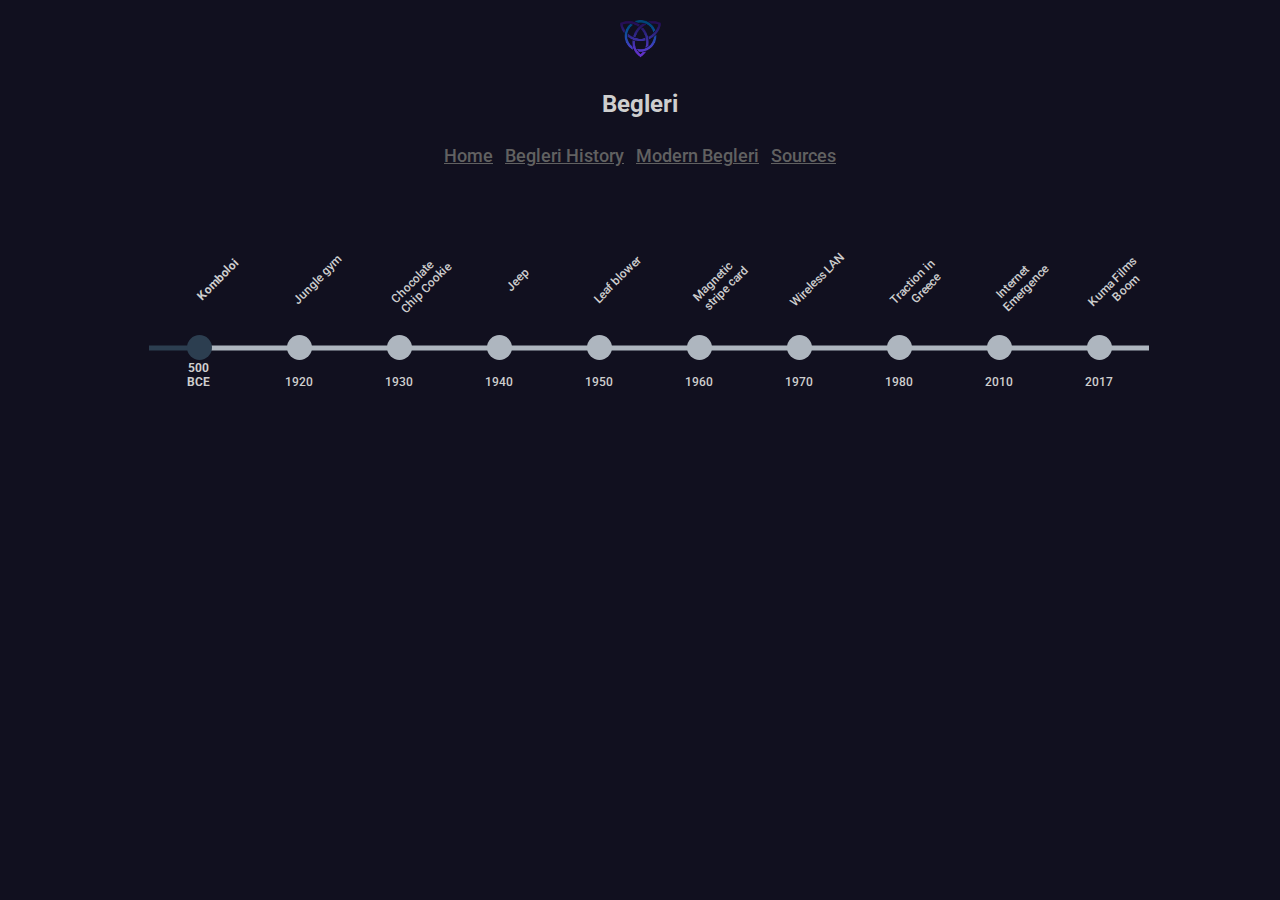
==== history.html @ 4997ec24 "Update history.html" ====
<!DOCTYPE html>
<html lang="en">

<head>
	<title>Begleri</title>
	<link rel="icon" type="png" href="img/bglr.png">
	<link rel="stylesheet" href="css/index.css">
	<link rel="preconnect" href="https://fonts.googleapis.com">
	<link rel="preconnect" href="https://fonts.gstatic.com" crossorigin>
	<link href="https://fonts.googleapis.com/css2?family=Roboto&display=swap" rel="stylesheet">
</head>

<body>
	<div class="main">
		<div class="main-content">
			<div class="main-content-text">
                <div class="header">
					<div id="contain">
						<img alt="Begleri" src="img/bglr.png" width="45px" height="45px"><h2>Begleri</h2>
					</div>
					<div id="links">
						<li> <a href="index.html">Home</a></li> &nbsp;
						<li> <a href="history.html">Begleri History</a></li> &nbsp;
						<li> <a href="modern.html">Modern Begleri</a></li> &nbsp;
						<li> <a href="resources.html">Sources</a></li>
					</div>
					<div class="flex-parent">
						<div class="input-flex-container">
							<input label type="radio" name="timeline-dot" data-description="500 BCE" checked>
							<div class="dot-info" data-description="500 BCE">
								<span class="year">500 BCE</span>
								<span class="label">Komboloi</span>
							</div>
							<input label type="radio" name="timeline-dot" data-description="1920">
							<div class="dot-info" data-description="1920">
								<span class="year">1920</span>
								<span class="label">Jungle gym</span>
							</div>
							<input type="radio" name="timeline-dot" data-description="1930">
							<div class="dot-info" data-description="1930">
								<span class="year">1930</span>
								<span class="label">Chocolate Chip Cookie</span>
							</div>
							<input label type="radio" name="timeline-dot" data-description="1940">
							<div class="dot-info" data-description="1940">
								<span class="year">1940</span>
								<span class="label">Jeep</span>
							</div>
							<input label type="radio" name="timeline-dot" data-description="1950">
							<div class="dot-info" data-description="1950">
								<span class="year">1950</span>
								<span class="label">Leaf blower</span>
							</div>
							<input label type="radio" name="timeline-dot" data-description="1960">
							<div class="dot-info" data-description="1960">
								<span class="year">1960</span>
								<span class="label">Magnetic stripe card</span>
							</div>
							<input label type="radio" name="timeline-dot" data-description="1970">
							<div class="dot-info" data-description="1970">
								<span class="year">1970</span>
								<span class="label">Wireless LAN</span>
							</div>
							<input label type="radio" name="timeline-dot" data-description="1990">
							<div class="dot-info" data-description="1990">
								<span class="year">1980</span>
								<span class="label">Traction in Greece</span>
							</div>
							<input label type="radio" name="timeline-dot" data-description="2010">
							<div class="dot-info" data-description="2010">
								<span class="year">2010</span>
								<span class="label">Internet Emergence</span>
							</div>
							<input label type="radio" name="timeline-dot" data-description="2017">
							<div class="dot-info" data-description="2017">
								<span class="year">2017</span>
								<span class="label">Kuma Films Boom</span>
							</div>
							<div id="timeline-descriptions-wrapper">
								<p data-description="500 BCE">Ancient Komboloi, or worry beads, are used by monks in India and
								Greece in a time immemorial.</p>
								<p data-description="1920">Because every kid should get to be Tarzan for a day.</p>
								<p data-description="1930">And the world rejoiced.</p>
								<p data-description="1940">Because building roads is inconvenient.</p>
								<p data-description="1950">Ain’t nobody got time to rake.</p>
								<p data-description="1960">Because paper currency is for noobs.</p>
								<p data-description="1970">Nobody likes cords. Nobody.</p>
								<p data-description="1990">Greek men at this time use begleri to help quit smoking and to fight off
								boredom.</p>
								<p data-description="2010">Discussion about begleri appears on various internet forums, popularizing
									the toy to their audiences.</p>
								<p data-description="2017">Kuma Films, a YouTube channel showcasing fascinating skill toys from 
								around the world, uploads their now-viral begleri video with nearly 5 million views, bringing
								countless individuals into the hobby.</p>
							</div>
						</div>
					</div>
				</div>
			</div>
</body>

</html>
---- css/index.css ----
div.image {
   margin-top: 3px;
}

p {
   margin: 20px;
   font-size: 18px;
   line-height: 1;
}

.words {
   float: left;
}

div.texts {
 font-weight: bold;
 font-size: 30px;
 
}

a:link {
  color: #616161;
  font-size: 18px;
}

a:visited {
   color:#64558a
}

#hp  {
float: right;    
 margin: 0 0 0 15px;
}

html {
  height: 100%;
}

body {
  font-family: 'Roboto', sans-serif;
  font-weight: 500;
  color: #cecece;
  background-color: #11101f;
  padding: 0.25px;
  display: flex;
  flex-direction: column;
}

.header {
  text-align: center;
  padding: 8px;
}

.links {
   font-size: 20px;
   text-align: center;
   height: 22px;
   width: 100%;
}

h2 {
  text-align: center;
  height: 30px;
  margin: 25px 0;
  color: #cecece;
}

h1 span {
  white-space: nowrap;
  color: #cecece;
}

li {
    display: inline
}

.flex-parent {
  font-family: 'Roboto', sans-serif;
  display: flex;
  flex-direction: column;
  justify-content: center;
  align-items: center;
  width: 100%;
  height: 100%;
  min-height: 500px;
}

.input-flex-container {
  display: flex;
  justify-content: space-around;
  align-items: center;
  flex-wrap: wrap;
  width: 80vw;
  max-width: 1000px;
  position: relative;
  z-index: 0;
  margin-left: calc((80vw - 25px) / 20);
}

input {
  width: 25px;
  height: 25px;
  background-color: #2C3E50;
  position: relative;
  border-radius: 50%;
  display: block;
  -moz-appearance: none;
  -webkit-appearance: none;
  appearance: none;
  cursor: pointer;
  transition: transform .15s;
}
input:focus {
  outline: none;
}
input::before, input::after {
  content: "";
  display: block;
  position: absolute;
  z-index: -1;
  top: 50%;
  transform: translateY(-50%);
  background-color: #2C3E50;
  width: 4vw;
  height: 5px;
  max-width: 50px;
}
input::before {
  left: calc(-4vw + 12.5px);
ul {
  list-style-type: none;
  margin: 0;
  padding: 0;
  overflow: hidden;
  background-color: #333;
}

li {
  float: left;
  border-right:1px solid #bbb;
}

li:last-child {
  border-right: none;
}

li a {
  display: block;
  color: white;
  text-align: center;
  padding: 14px 16px;
  text-decoration: none;
}

li a:hover:not(.active) {
  background-color: #111;
}

.active {
  background-color: #04AA6D;
}
}
input::after {
  right: calc(-4vw + 12.5px);
}
input:checked {
  background-color: #2C3E50;
}
input:checked::before {
  background-color: #2C3E50;
}
input:checked::after {
  background-color: #AEB6BF;
}
input:checked ~ input, input:checked ~ input::before, input:checked ~ input::after {
  background-color: #AEB6BF;
}
input:checked + .dot-info span {
  font-size: 12px;
  font-weight: bold;
}

.dot-info {
  width: 25px;
  height: 25px;
  display: block;
  visibility: hidden;
  position: relative;
  z-index: -1;
  left: calc((((80vw - 25px) / 20) * -1) - 1px);
}
.input:hover {
  transform: scale(1.2);
}
.dot-info span {
  visibility: visible;
  position: absolute;
  font-size: 12px;
  color: #cecece;
}
.dot-info span.year {
  bottom: -30px;
  left: 50%;
  transform: translateX(-50%);
  color: #cecece;
}
.dot-info span.label {
  top: -65px;
  left: 0;
  transform: rotateZ(-45deg);
  width: 70px;
  text-indent: -10px;
  color: #cecece;
}

#timeline-descriptions-wrapper {
  width: 100%;
  margin-top: 140px;
  font-size: 22px;
  font-weight: 400;
  margin-left: calc((-80vw - 25px) / 20);
}
#timeline-descriptions-wrapper p {
  margin-top: 0;
  display: none;
  color: #cecece;
}

input[data-description="1910"]:checked ~ #timeline-descriptions-wrapper p[data-description="1910"] {
  display: block;
}

input[data-description="1920"]:checked ~ #timeline-descriptions-wrapper p[data-description="1920"] {
  display: block;
}

input[data-description="1930"]:checked ~ #timeline-descriptions-wrapper p[data-description="1930"] {
  display: block;
}

input[data-description="1940"]:checked ~ #timeline-descriptions-wrapper p[data-description="1940"] {
  display: block;
}

input[data-description="1950"]:checked ~ #timeline-descriptions-wrapper p[data-description="1950"] {
  display: block;
}

input[data-description="1960"]:checked ~ #timeline-descriptions-wrapper p[data-description="1960"] {
  display: block;
}

input[data-description="1970"]:checked ~ #timeline-descriptions-wrapper p[data-description="1970"] {
  display: block;
}

input[data-description="1980"]:checked ~ #timeline-descriptions-wrapper p[data-description="1980"] {
  display: block;
}

input[data-description="1990"]:checked ~ #timeline-descriptions-wrapper p[data-description="1990"] {
  display: block;
}

input[data-description="2000"]:checked ~ #timeline-descriptions-wrapper p[data-description="2000"] {
  display: block;
}

@media (min-width: 1250px) {
  .input-flex-container {
    margin-left: 62.5px;
  }

  input::before {
    left: -37.5px;
  }
  input::after {
    right: -37.5px;
  }

  .dot-info {
    left: calc((((1000px - 25px) / 20) * -1) - 1px);
  }

  #timeline-descriptions-wrapper {
    margin-left: -37.5px;
  }
}
@media (max-width: 630px) {
  .flex-parent {
    justify-content: initial;
  }

  .input-flex-container {
    flex-wrap: wrap;
    justify-content: center;
    width: 400px;
    height: auto;
    margin-top: 15vh;
    margin-left: 0;
    padding-bottom: 30px;
  }

  input, .dot-info {
    width: 60px;
    height: 60px;
    margin: 0 10px 50px;
  }

  input {
    background-color: transparent !important;
    z-index: 1;
  }
  input::before, input::after {
    content: none;
  }
  input:checked + .dot-info {
    background-color: #2C3E50;
  }
  input:checked + .dot-info span.year {
    font-size: 14px;
  }
  input:checked + .dot-info span.label {
    font-size: 12px;
  }

  .dot-info {
    visibility: visible;
    border-radius: 50%;
    z-index: 0;
    left: 0;
    margin-left: -70px;
    background-color: #AEB6BF;
  }
  .dot-info span.year {
    top: 0;
    left: 0;
    transform: none;
    width: 100%;
    height: 100%;
    display: flex;
    justify-content: center;
    align-items: center;
    color: #ECF0F1;
  }
  .dot-info span.label {
    top: calc(100% + 5px);
    left: 50%;
    transform: translateX(-50%);
    text-indent: 0;
    text-align: center;
  }

  #timeline-descriptions-wrapper {
    margin-top: 30px;
    margin-left: 0;
    text-align: center;
  }
}
@media (max-width: 480px) {
  .input-flex-container {
    width: 340px;
  }
}
@media (max-width: 400px) {
  .input-flex-container {
    width: 300px;
  }
}
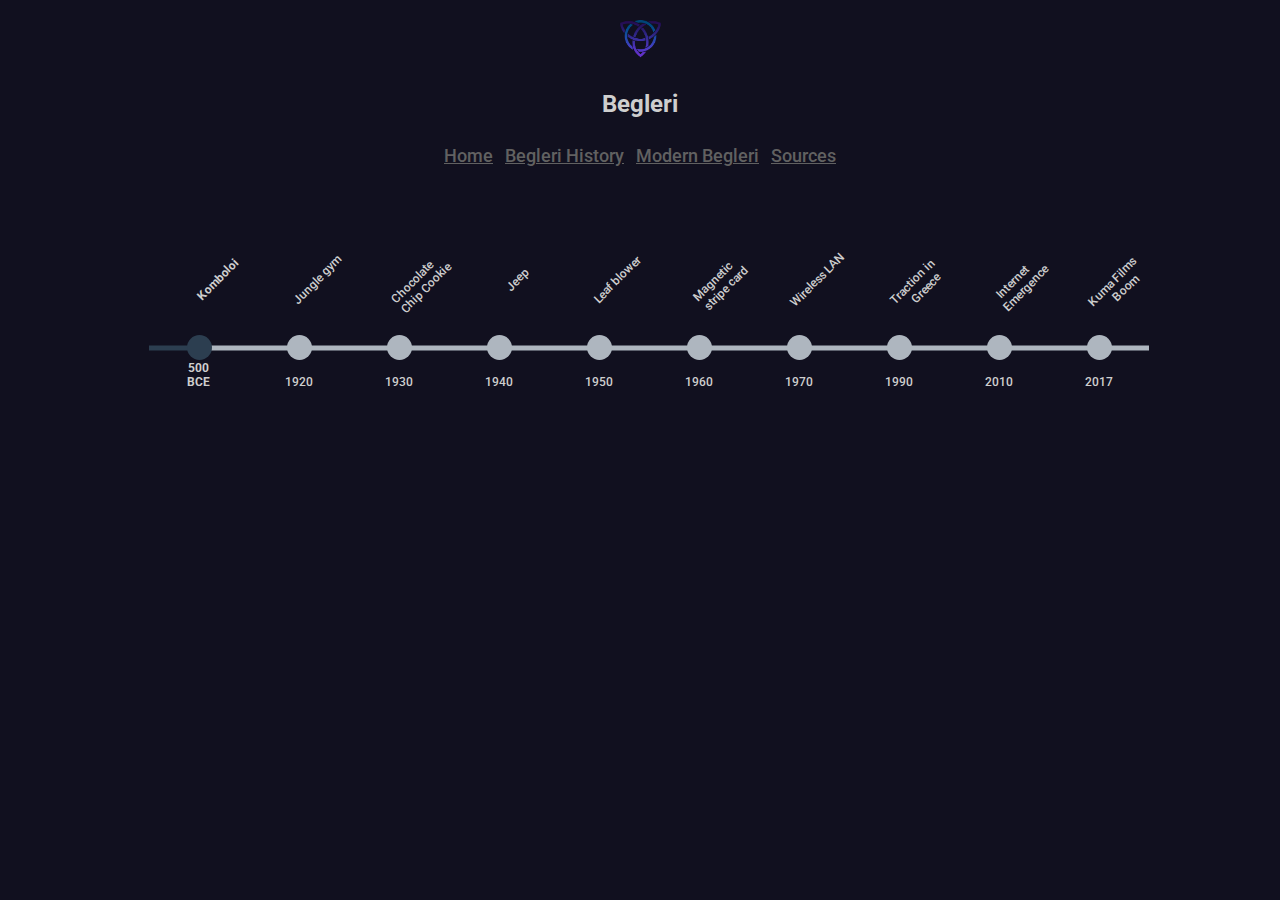
==== commit d1cc584b: "Update history.html" ====
--- a/history.html
+++ b/history.html
@@ -63,7 +63,7 @@
 							</div>
 							<input label type="radio" name="timeline-dot" data-description="1990">
 							<div class="dot-info" data-description="1990">
-								<span class="year">1980</span>
+								<span class="year">1990</span>
 								<span class="label">Traction in Greece</span>
 							</div>
 							<input label type="radio" name="timeline-dot" data-description="2010">
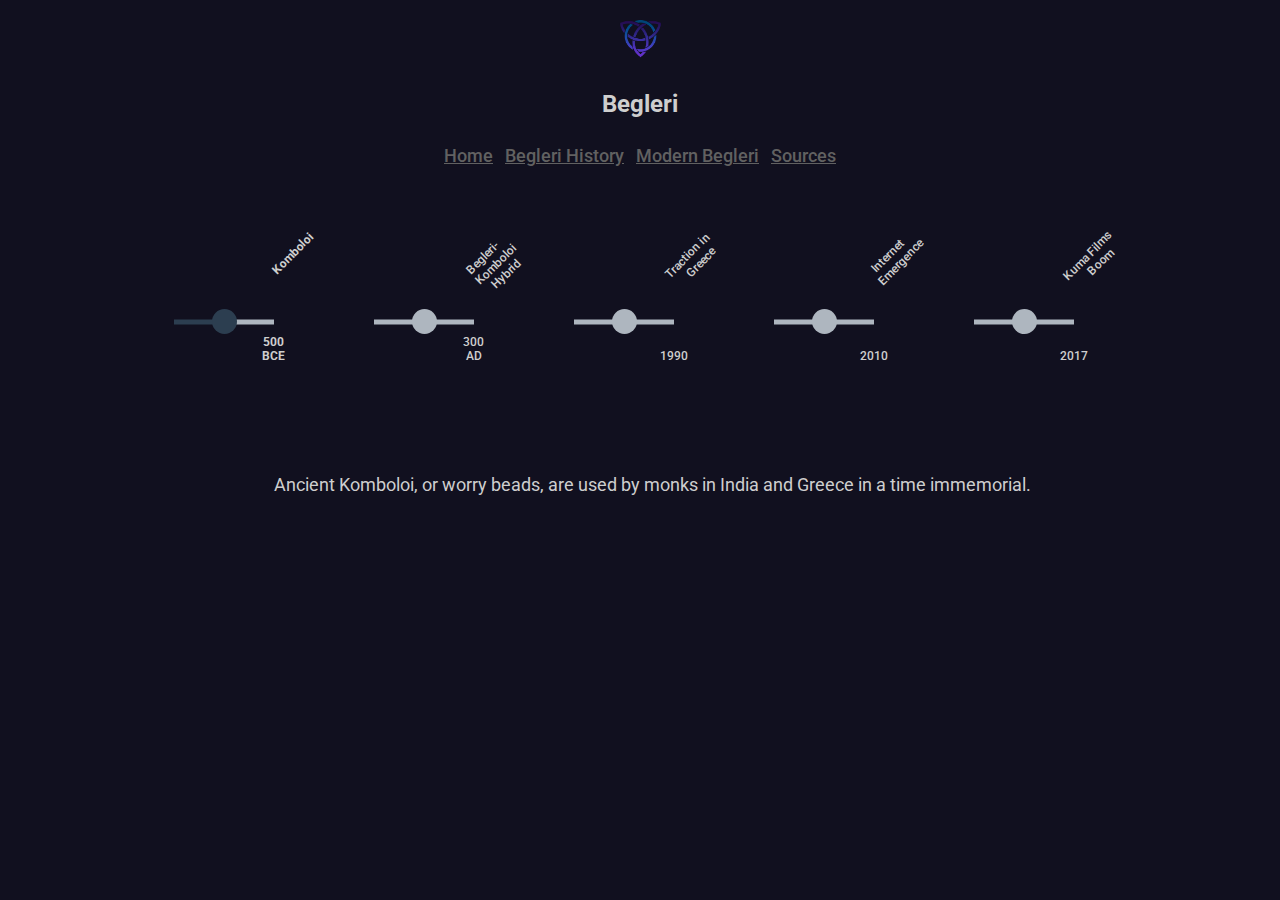
==== commit 4168f2ba: "Update history.html" ====
--- a/history.html
+++ b/history.html
@@ -31,35 +31,10 @@
 								<span class="year">500 BCE</span>
 								<span class="label">Komboloi</span>
 							</div>
-							<input label type="radio" name="timeline-dot" data-description="1920">
-							<div class="dot-info" data-description="1920">
-								<span class="year">1920</span>
-								<span class="label">Jungle gym</span>
-							</div>
-							<input type="radio" name="timeline-dot" data-description="1930">
-							<div class="dot-info" data-description="1930">
-								<span class="year">1930</span>
-								<span class="label">Chocolate Chip Cookie</span>
-							</div>
-							<input label type="radio" name="timeline-dot" data-description="1940">
-							<div class="dot-info" data-description="1940">
-								<span class="year">1940</span>
-								<span class="label">Jeep</span>
-							</div>
-							<input label type="radio" name="timeline-dot" data-description="1950">
-							<div class="dot-info" data-description="1950">
-								<span class="year">1950</span>
-								<span class="label">Leaf blower</span>
-							</div>
-							<input label type="radio" name="timeline-dot" data-description="1960">
-							<div class="dot-info" data-description="1960">
-								<span class="year">1960</span>
-								<span class="label">Magnetic stripe card</span>
-							</div>
-							<input label type="radio" name="timeline-dot" data-description="1970">
-							<div class="dot-info" data-description="1970">
-								<span class="year">1970</span>
-								<span class="label">Wireless LAN</span>
+							<input label type="radio" name="timeline-dot" data-description="300 AD">
+							<div class="dot-info" data-description="300 AD">
+								<span class="year">300 AD</span>
+								<span class="label">Begleri-Komboloi Hybrid</span>
 							</div>
 							<input label type="radio" name="timeline-dot" data-description="1990">
 							<div class="dot-info" data-description="1990">
@@ -79,12 +54,11 @@
 							<div id="timeline-descriptions-wrapper">
 								<p data-description="500 BCE">Ancient Komboloi, or worry beads, are used by monks in India and
 								Greece in a time immemorial.</p>
-								<p data-description="1920">Because every kid should get to be Tarzan for a day.</p>
-								<p data-description="1930">And the world rejoiced.</p>
-								<p data-description="1940">Because building roads is inconvenient.</p>
-								<p data-description="1950">Ain’t nobody got time to rake.</p>
-								<p data-description="1960">Because paper currency is for noobs.</p>
-								<p data-description="1970">Nobody likes cords. Nobody.</p>
+								<p data-description="300 AD">Russian "chokti" beads similar to komboloi are used and are played 
+									in similar ways.</p>
+								<p data-description="1960">Begleri with long cords resembling komboloi were often sold by komboloi
+								vendors. They were eventually outlawed as potentially dangerous during the military junta of 
+									1967-1974.</p>
 								<p data-description="1990">Greek men at this time use begleri to help quit smoking and to fight off
 								boredom.</p>
 								<p data-description="2010">Discussion about begleri appears on various internet forums, popularizing
--- a/css/index.css
+++ b/css/index.css
@@ -2,10 +2,18 @@
    margin-top: 3px;
 }
 
+.floater {
+   float:right;
+}
+
+.floatel {
+   float:left;
+}
+
 p {
-   margin: 20px;
+   margin: 30px;
    font-size: 18px;
-   line-height: 1;
+   line-height: 1.2;
 }
 
 .words {
@@ -226,7 +234,7 @@
   color: #cecece;
 }
 
-input[data-description="1910"]:checked ~ #timeline-descriptions-wrapper p[data-description="1910"] {
+input[data-description="500 BCE"]:checked ~ #timeline-descriptions-wrapper p[data-description="500 BCE"] {
   display: block;
 }
 
@@ -254,15 +262,15 @@
   display: block;
 }
 
-input[data-description="1980"]:checked ~ #timeline-descriptions-wrapper p[data-description="1980"] {
-  display: block;
-}
-
 input[data-description="1990"]:checked ~ #timeline-descriptions-wrapper p[data-description="1990"] {
   display: block;
 }
 
-input[data-description="2000"]:checked ~ #timeline-descriptions-wrapper p[data-description="2000"] {
+input[data-description="2010"]:checked ~ #timeline-descriptions-wrapper p[data-description="2010"] {
+  display: block;
+}
+
+input[data-description="2017"]:checked ~ #timeline-descriptions-wrapper p[data-description="2017"] {
   display: block;
 }
 
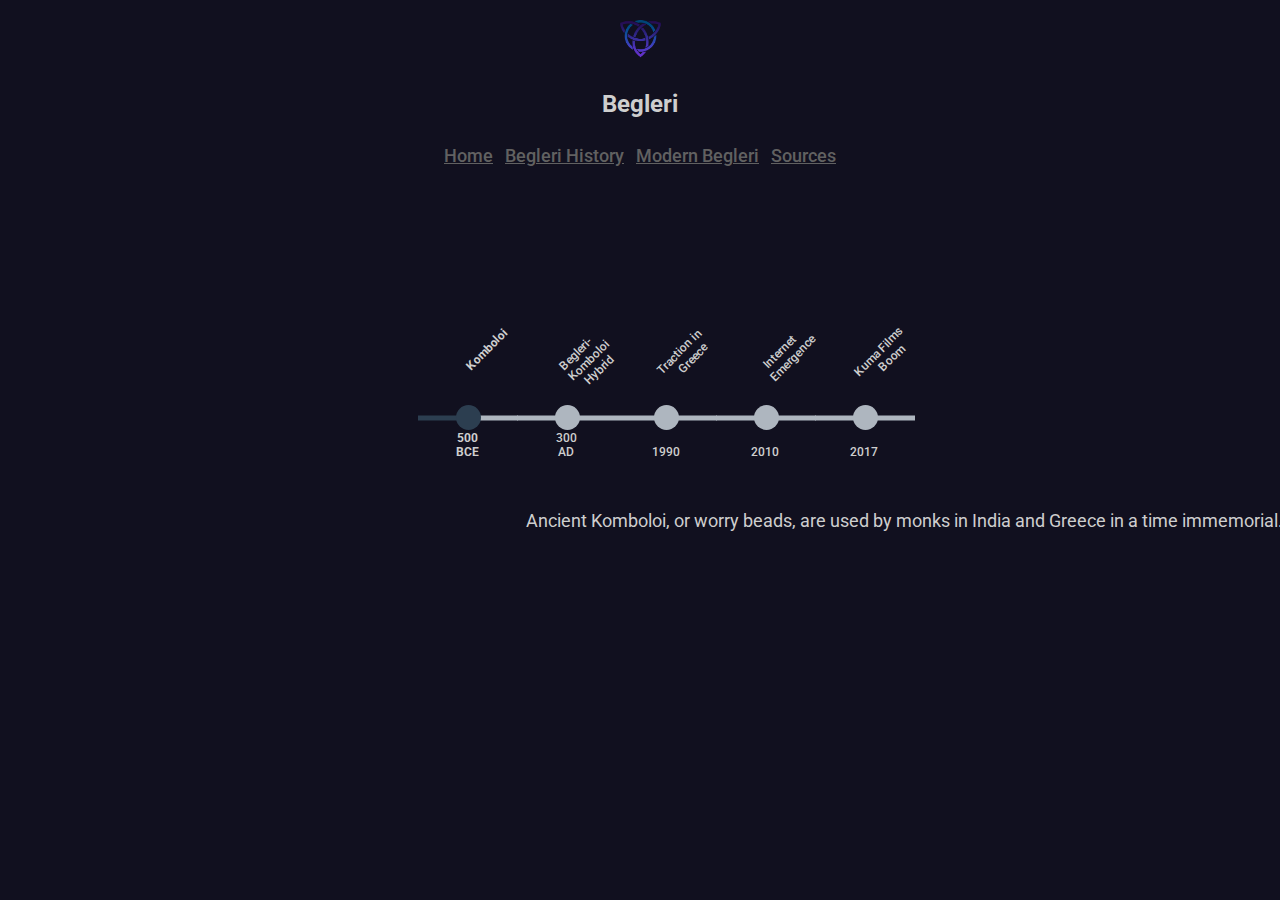
==== commit 4ec9bba8: "Update history.html" ====
--- a/history.html
+++ b/history.html
@@ -52,7 +52,7 @@
 								<span class="label">Kuma Films Boom</span>
 							</div>
 							<div id="timeline-descriptions-wrapper">
-								<p data-description="500 BCE">Ancient Komboloi, or worry beads, are used by monks in India and
+								<br><br><br><br><p data-description="500 BCE">Ancient Komboloi, or worry beads, are used by monks in India and
 								Greece in a time immemorial.</p>
 								<p data-description="300 AD">Russian "chokti" beads similar to komboloi are used and are played 
 									in similar ways.</p>
--- a/css/index.css
+++ b/css/index.css
@@ -222,7 +222,7 @@
 }
 
 #timeline-descriptions-wrapper {
-  width: 100%;
+  width: 52%;
   margin-top: 140px;
   font-size: 22px;
   font-weight: 400;
@@ -230,6 +230,7 @@
 }
 #timeline-descriptions-wrapper p {
   margin-top: 0;
+  margin-left: -500px;
   display: none;
   color: #cecece;
 }
@@ -238,27 +239,11 @@
   display: block;
 }
 
-input[data-description="1920"]:checked ~ #timeline-descriptions-wrapper p[data-description="1920"] {
-  display: block;
-}
-
-input[data-description="1930"]:checked ~ #timeline-descriptions-wrapper p[data-description="1930"] {
-  display: block;
-}
-
-input[data-description="1940"]:checked ~ #timeline-descriptions-wrapper p[data-description="1940"] {
-  display: block;
-}
-
-input[data-description="1950"]:checked ~ #timeline-descriptions-wrapper p[data-description="1950"] {
+input[data-description="300 AD"]:checked ~ #timeline-descriptions-wrapper p[data-description="300 AD"] {
   display: block;
 }
 
 input[data-description="1960"]:checked ~ #timeline-descriptions-wrapper p[data-description="1960"] {
-  display: block;
-}
-
-input[data-description="1970"]:checked ~ #timeline-descriptions-wrapper p[data-description="1970"] {
   display: block;
 }
 
@@ -276,7 +261,7 @@
 
 @media (min-width: 1250px) {
   .input-flex-container {
-    margin-left: 62.5px;
+    margin-left: 600.5px;
   }
 
   input::before {
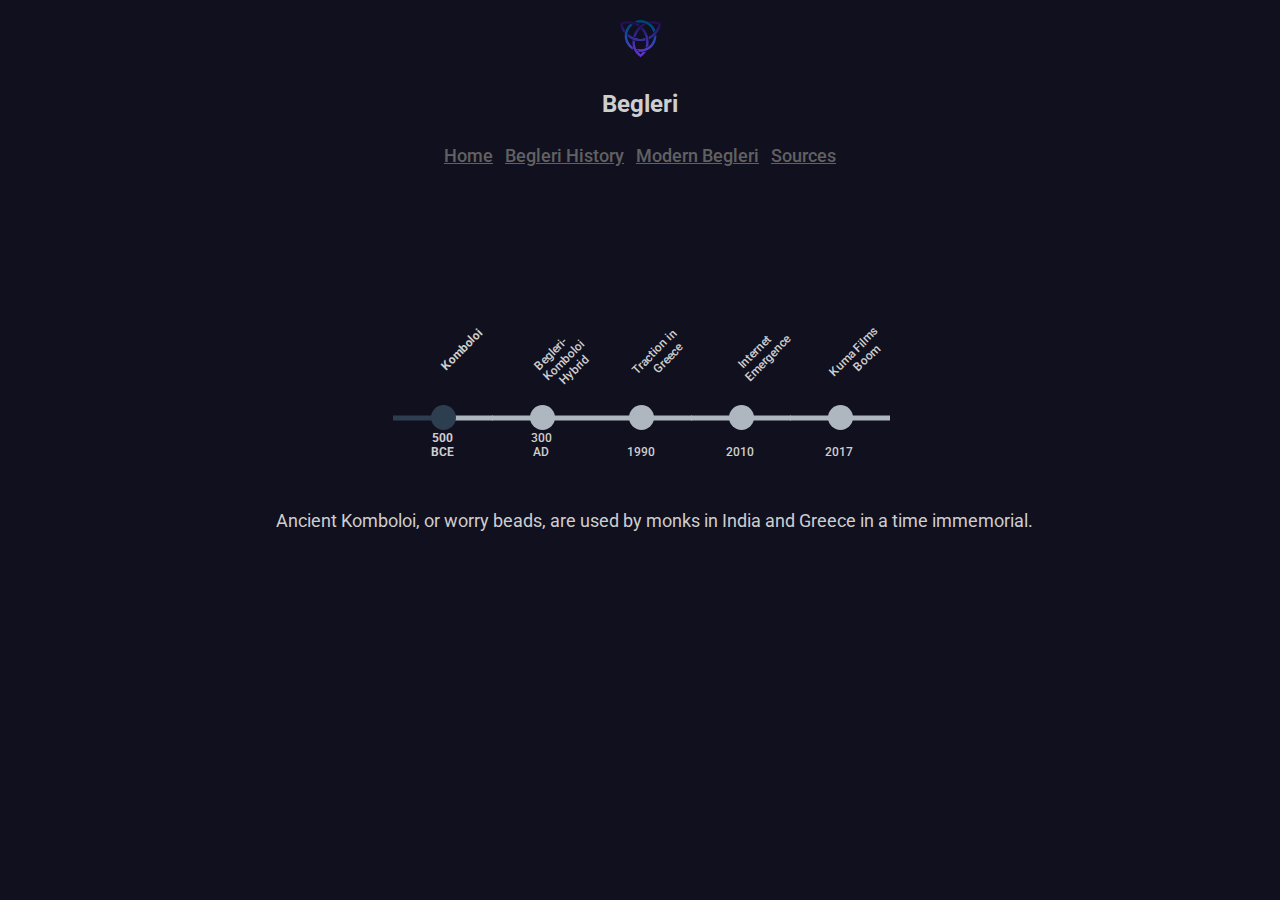
==== commit ceee9002: "Update history.html" ====
--- a/history.html
+++ b/history.html
@@ -64,7 +64,7 @@
 								<p data-description="2010">Discussion about begleri appears on various internet forums, popularizing
 									the toy to their audiences.</p>
 								<p data-description="2017">Kuma Films, a YouTube channel showcasing fascinating skill toys from 
-								around the world, uploads their now-viral begleri video with nearly 5 million views, bringing
+								around the world,<br> uploads their now-viral begleri video with nearly 5 million views, bringing
 								countless individuals into the hobby.</p>
 							</div>
 						</div>
--- a/css/index.css
+++ b/css/index.css
@@ -230,7 +230,7 @@
 }
 #timeline-descriptions-wrapper p {
   margin-top: 0;
-  margin-left: -500px;
+  margin-left: -950px;
   display: none;
   color: #cecece;
 }
@@ -261,7 +261,7 @@
 
 @media (min-width: 1250px) {
   .input-flex-container {
-    margin-left: 600.5px;
+    margin-left: 550.5px;
   }
 
   input::before {
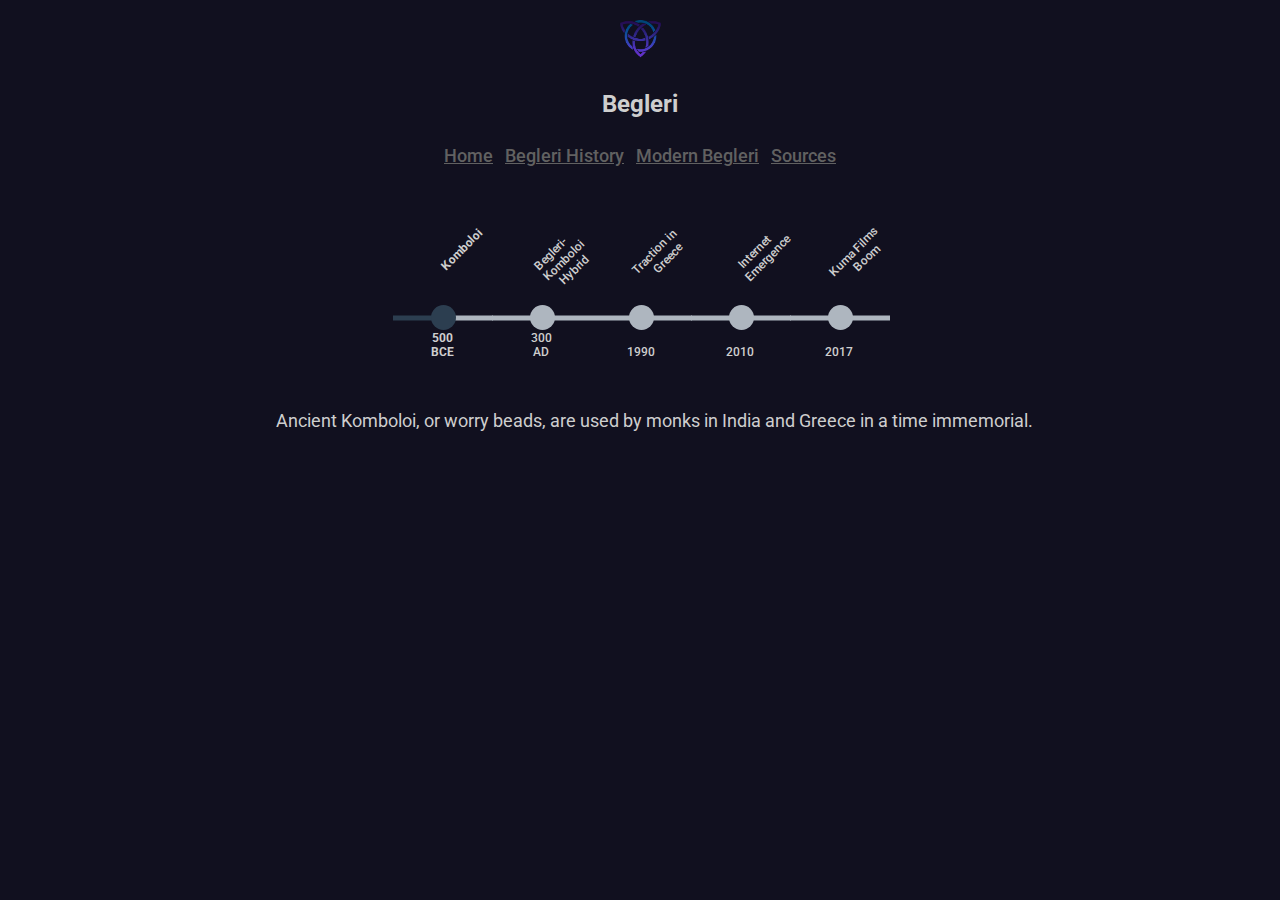
==== commit 2d93ed5f: "Update history.html" ====
--- a/history.html
+++ b/history.html
@@ -24,6 +24,7 @@
 						<li> <a href="modern.html">Modern Begleri</a></li> &nbsp;
 						<li> <a href="resources.html">Sources</a></li>
 					</div>
+					<div class="oee">
 					<div class="flex-parent">
 						<div class="input-flex-container">
 							<input label type="radio" name="timeline-dot" data-description="500 BCE" checked>
@@ -71,6 +72,7 @@
 					</div>
 				</div>
 			</div>
+			</div>
 </body>
 
 </html>
--- a/css/index.css
+++ b/css/index.css
@@ -4,6 +4,10 @@
 
 .floater {
    float:right;
+}
+
+.oee {
+   margin-top: -100px;
 }
 
 .floatel {
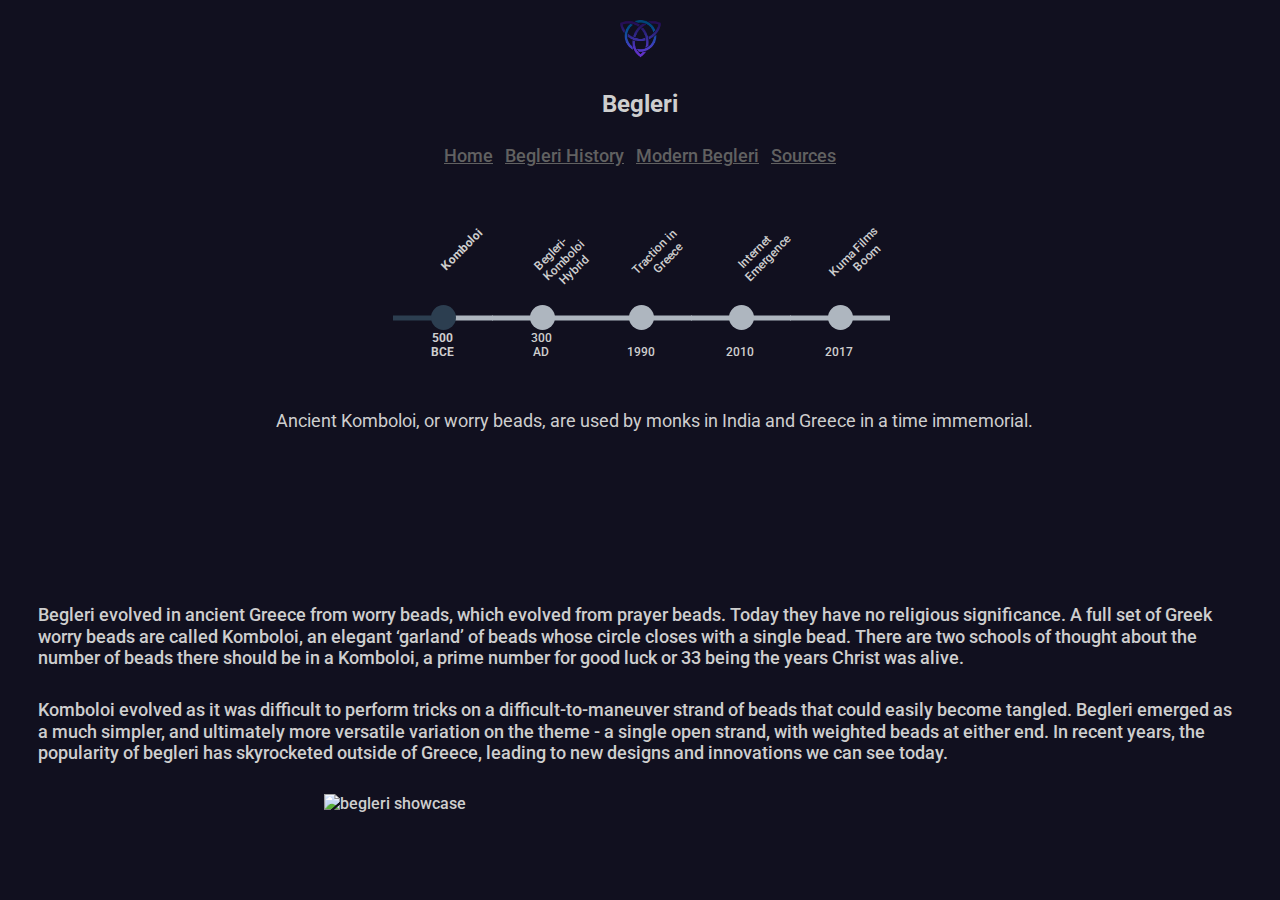
==== commit 5ae6ac98: "Update history.html" ====
--- a/history.html
+++ b/history.html
@@ -73,6 +73,15 @@
 				</div>
 			</div>
 			</div>
+			<p>Begleri evolved in ancient Greece from worry beads, which evolved from prayer beads.  Today they have no religious significance.  
+				A full set of Greek worry beads are called Komboloi, an elegant ‘garland’ of beads whose circle closes with a single bead. 
+				There are two schools of thought about the number of beads there should be in a Komboloi, a prime number for good luck or 33 
+				being the years Christ was alive.<p>
+			<p>Komboloi evolved as it was difficult to perform tricks on a difficult-to-maneuver strand of beads that could easily become tangled. 
+				Begleri emerged as a much simpler, and ultimately more versatile variation on the theme - a single open strand, with weighted beads 
+				at either end. In recent years, the popularity of begleri has skyrocketed outside of Greece, leading to new designs and innovations 
+				we can see today.<p>
+			<div class="center"><img src="img/Untitled-2.png" alt="begleri showcase" style="width:900px;height:400px;"></div>
 </body>
 
 </html>
--- a/css/index.css
+++ b/css/index.css
@@ -4,6 +4,13 @@
 
 .floater {
    float:right;
+}
+
+.center {
+  display: block;
+  margin-left: auto;
+  margin-right: auto;
+  width: 50%;
 }
 
 .oee {
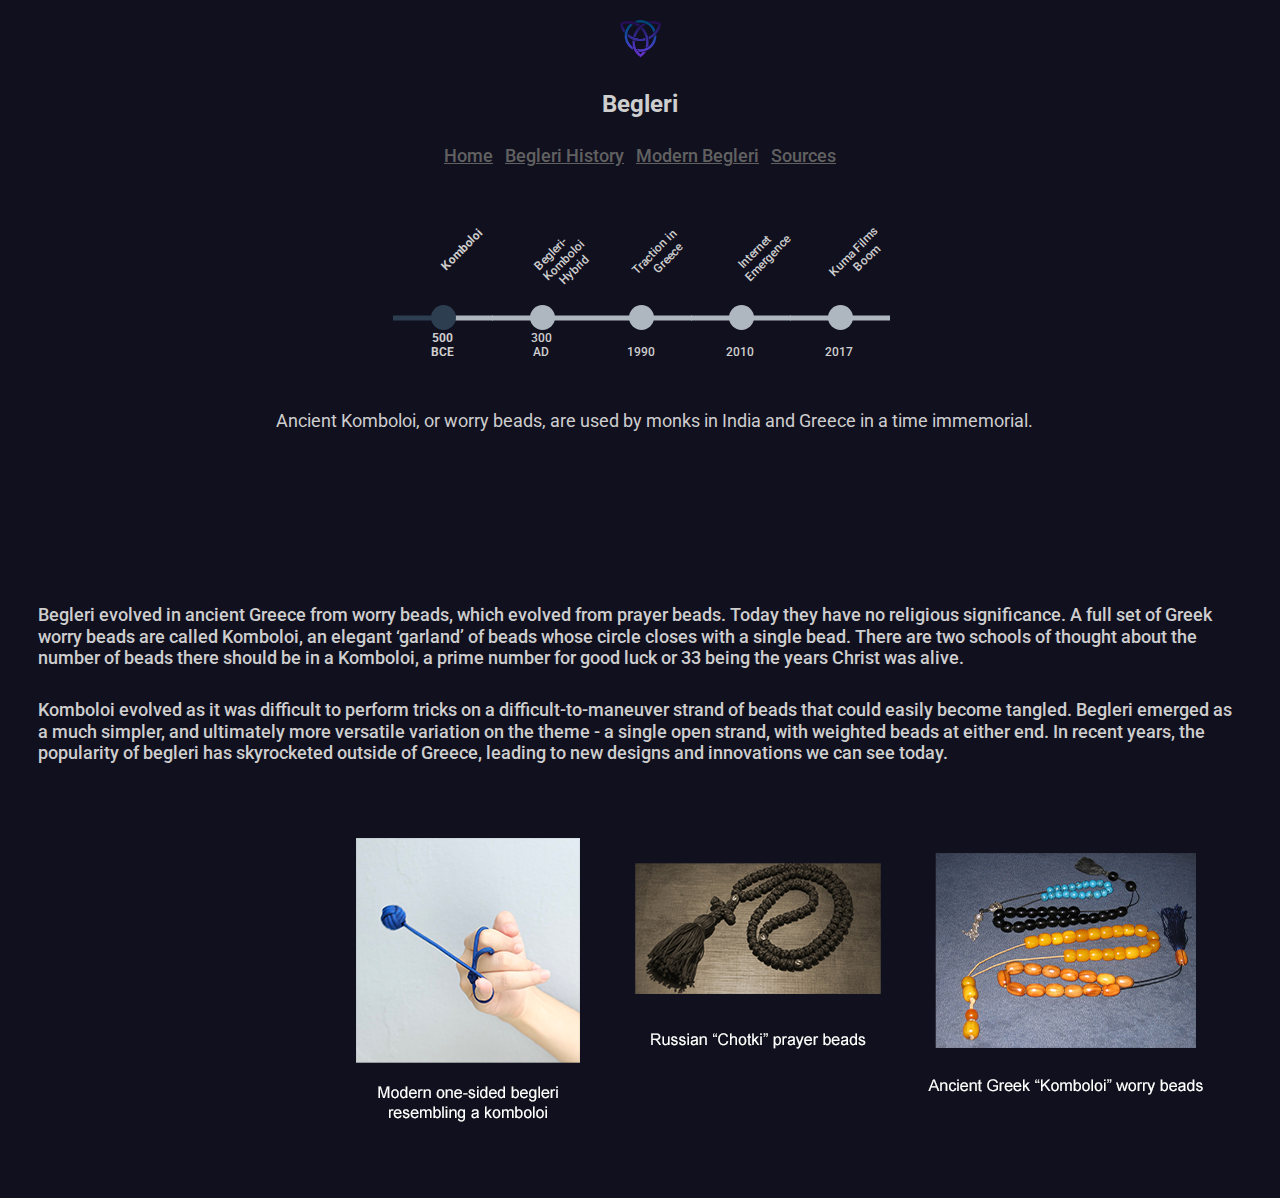
==== commit 4ac5ecc4: "Update history.html" ====
--- a/history.html
+++ b/history.html
@@ -81,7 +81,7 @@
 				Begleri emerged as a much simpler, and ultimately more versatile variation on the theme - a single open strand, with weighted beads 
 				at either end. In recent years, the popularity of begleri has skyrocketed outside of Greece, leading to new designs and innovations 
 				we can see today.<p>
-			<div class="center"><img src="img/Untitled-2.png" alt="begleri showcase" style="width:900px;height:400px;"></div>
+			<div class="center"><img src="img/Untitled-3.png" alt="begleri showcase" style="width:900px;height:400px;"></div>
 </body>
 
 </html>
